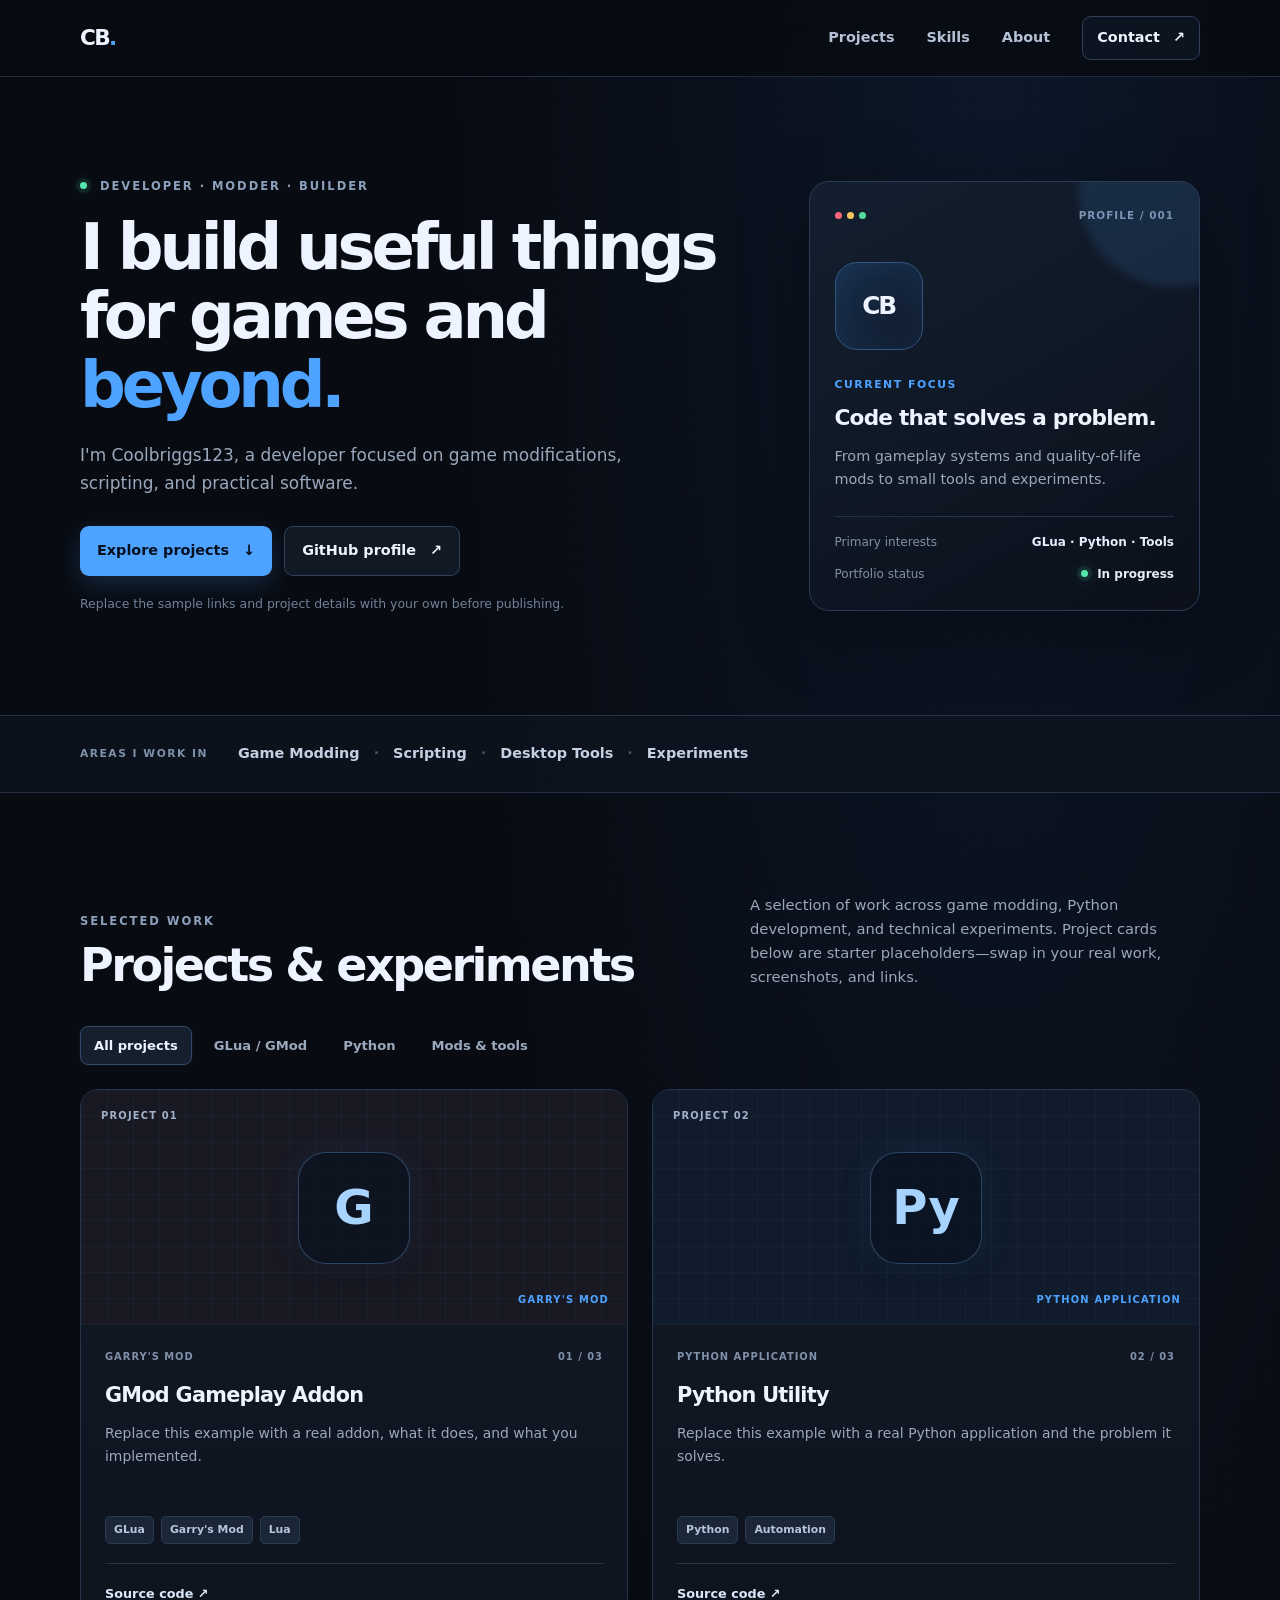
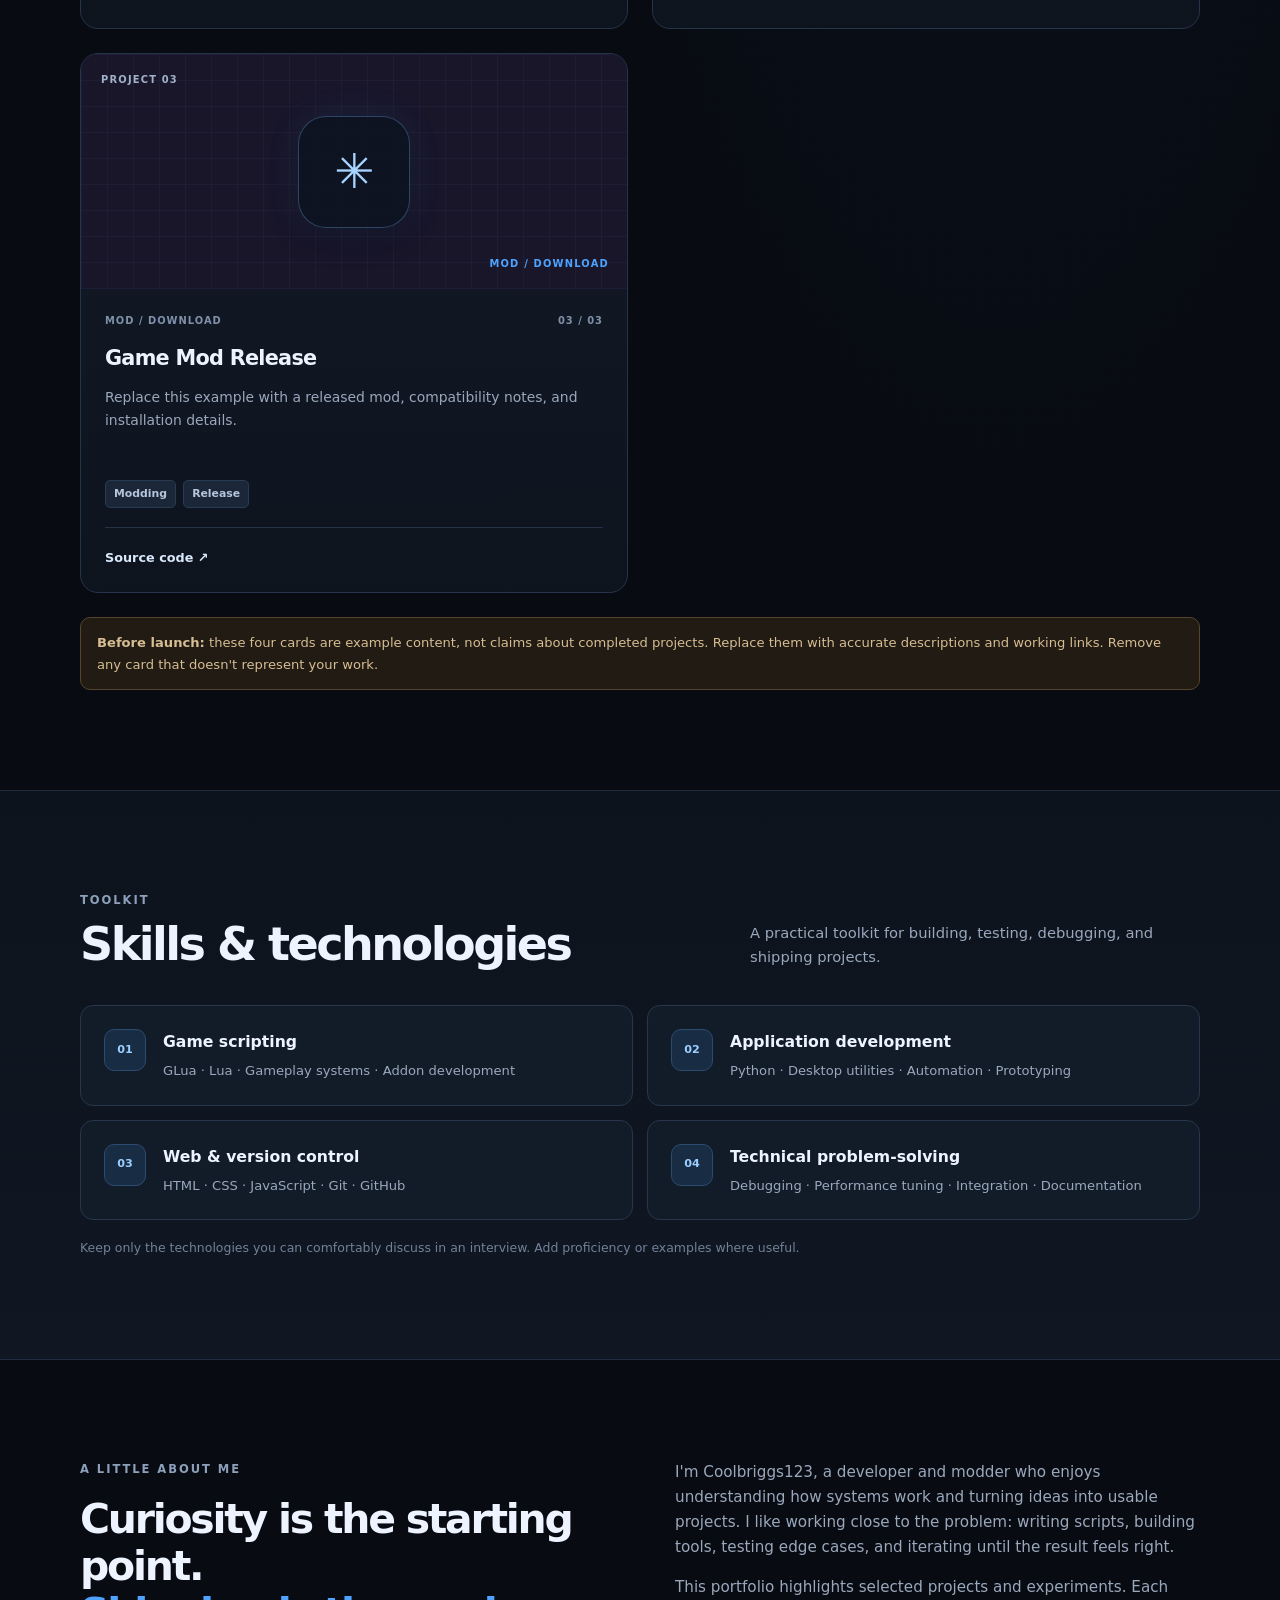
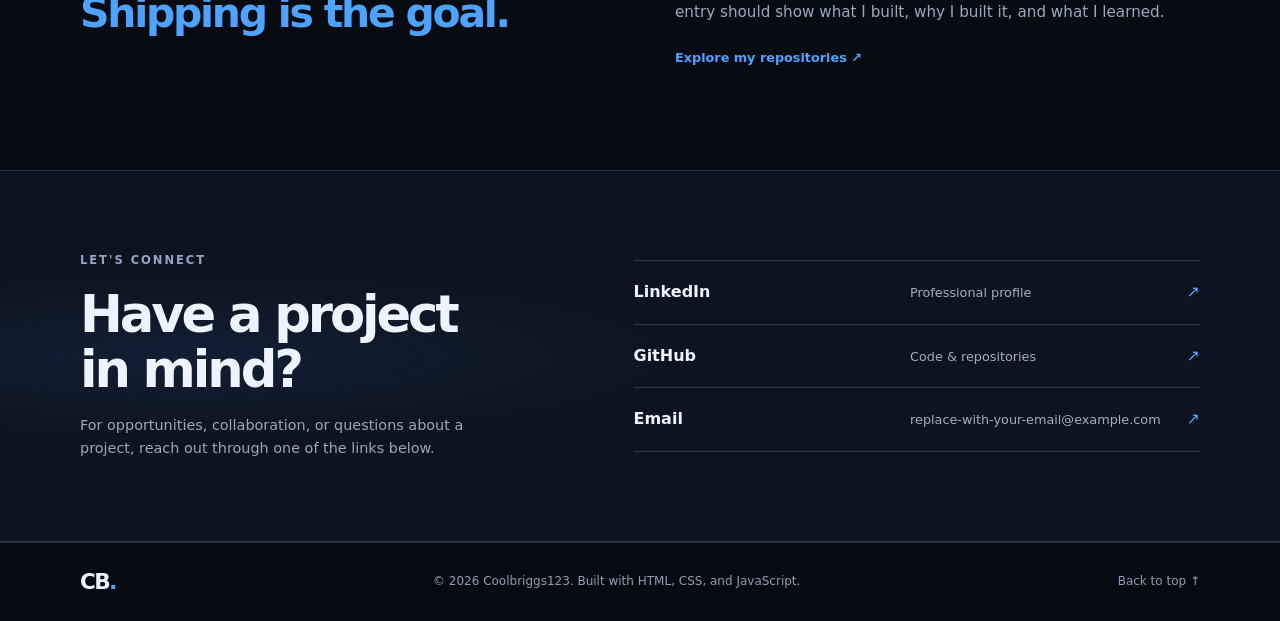
==== index.html @ 8606a838 "Rebrand" ====
<!doctype html>
<html lang="en">
<head>
  <meta charset="utf-8">
  <meta name="viewport" content="width=device-width, initial-scale=1">
  <meta name="description" content="Coolbriggs123 — developer and modder building tools, game mods, and interactive software.">
  <meta name="theme-color" content="#080b12">
  <title>Coolbriggs123 — Developer & Modder</title>
  <link rel="stylesheet" href="styles.css">
  <link rel="icon" href="assets/favicon.svg" type="image/svg+xml">
</head>
<body>
  <a class="skip-link" href="#main">Skip to content</a>
  <header class="site-header">
    <nav class="nav wrap" aria-label="Main navigation">
      <a class="wordmark" href="#top" aria-label="Coolbriggs123 home">CB<span>.</span></a>
      <button class="menu-toggle" aria-expanded="false" aria-controls="nav-links">Menu</button>
      <div class="nav-links" id="nav-links">
        <a href="#work">Projects</a>
        <a href="#skills">Skills</a>
        <a href="#about">About</a>
        <a class="nav-cta" href="#contact">Contact <span aria-hidden="true">↗</span></a>
      </div>
    </nav>
  </header>

  <main id="main">
    <section class="hero wrap" id="top">
      <div class="hero-copy">
        <p class="eyebrow"><span class="status-dot"></span> DEVELOPER · MODDER · BUILDER</p>
        <h1 id="hero-heading">I build useful things<br>for games and <span class="accent">beyond.</span></h1>
        <p class="hero-intro" id="hero-intro">I'm Coolbriggs123, a developer focused on game modifications, scripting, and practical software.</p>
        <div class="hero-actions">
          <a class="button button-primary" href="#work">Explore projects <span aria-hidden="true">↓</span></a>
          <a class="button button-secondary" href="https://github.com/" target="_blank" rel="noreferrer">GitHub profile <span aria-hidden="true">↗</span></a>
        </div>
        <p class="small-note">Replace the sample links and project details with your own before publishing.</p>
      </div>
      <aside class="hero-card" aria-label="Portfolio summary">
        <div class="card-top"><span class="window-dots"><i></i><i></i><i></i></span><span>PROFILE / 001</span></div>
        <div class="monogram">CB</div>
        <p class="hero-card-label">CURRENT FOCUS</p>
        <h2>Code that solves a problem.</h2>
        <p class="muted">From gameplay systems and quality-of-life mods to small tools and experiments.</p>
        <div class="card-divider"></div>
        <div class="profile-meta"><span>Primary interests</span><strong>GLua · Python · Tools</strong></div>
        <div class="profile-meta"><span>Portfolio status</span><strong><span class="status-dot"></span> In progress</strong></div>
      </aside>
    </section>

    <section class="proof-strip">
      <div class="wrap proof-inner">
        <span>AREAS I WORK IN</span>
        <p>Game Modding <b>·</b> Scripting <b>·</b> Desktop Tools <b>·</b> Experiments</p>
      </div>
    </section>

    <section class="section wrap" id="work">
      <div class="section-heading">
        <div><p class="eyebrow">SELECTED WORK</p><h2>Projects & experiments</h2></div>
        <p class="section-description">A selection of work across game modding, Python development, and technical experiments. Project cards below are starter placeholders—swap in your real work, screenshots, and links.</p>
      </div>
      <div class="filters" role="group" aria-label="Filter projects">
        <button class="filter active" data-filter="all" aria-pressed="true">All projects</button>
        <button class="filter" data-filter="glua" aria-pressed="false">GLua / GMod</button>
        <button class="filter" data-filter="python" aria-pressed="false">Python</button>
        <button class="filter" data-filter="mods" aria-pressed="false">Mods & tools</button>
      </div>
      <div class="project-grid" id="project-grid">
        <article class="project-card" data-category="glua">
          <div class="project-art art-orange">
            <span class="art-index">PROJECT 01</span>
            <div class="mock-ui"><div class="mock-sidebar"></div><div class="mock-lines"><i></i><i></i><i></i><i></i></div><div class="mock-target">G</div></div>
            <span class="art-tag">GLUA</span>
          </div>
          <div class="project-content">
            <div class="project-meta"><span>GARRY'S MOD</span><span>01 / 04</span></div>
            <h3>GMod Gameplay Addon</h3>
            <p>A scripted gameplay feature or addon focused on a clear player-facing improvement. Describe the problem, implementation, and what makes it different.</p>
            <div class="tag-list"><span>GLua</span><span>Garry's Mod</span><span>Lua</span></div>
            <div class="project-links"><a href="https://github.com/" target="_blank" rel="noreferrer">Source code ↗</a><a href="#contact">Details ↗</a></div>
          </div>
        </article>

        <article class="project-card" data-category="python">
          <div class="project-art art-blue">
            <span class="art-index">PROJECT 02</span>
            <div class="terminal"><div class="terminal-head"><i></i><i></i><i></i><span>tool.py</span></div><div class="terminal-body"><b>def</b> build_something():<br>&nbsp;&nbsp;result = <em>process_data()</em><br>&nbsp;&nbsp;<b>return</b> result<span class="cursor">_</span></div></div>
            <span class="art-tag">PYTHON</span>
          </div>
          <div class="project-content">
            <div class="project-meta"><span>PYTHON APPLICATION</span><span>02 / 04</span></div>
            <h3>Desktop Utility / Tool</h3>
            <p>A Python application that automates a repetitive task or makes a workflow easier. Add its purpose, key features, and a short demo or screenshot.</p>
            <div class="tag-list"><span>Python</span><span>Automation</span><span>UI</span></div>
            <div class="project-links"><a href="https://github.com/" target="_blank" rel="noreferrer">Source code ↗</a><a href="#contact">Demo ↗</a></div>
          </div>
        </article>

        <article class="project-card" data-category="mods">
          <div class="project-art art-violet">
            <span class="art-index">PROJECT 03</span>
            <div class="mod-symbol"><span>+</span><span class="mod-ring"></span><span class="mod-cross"></span></div>
            <span class="art-tag">GAME MOD</span>
          </div>
          <div class="project-content">
            <div class="project-meta"><span>MOD / DOWNLOAD</span><span>03 / 04</span></div>
            <h3>Game Mod & Release</h3>
            <p>A released mod, customization, or community tool. Explain compatibility, installation, and the features users get from it.</p>
            <div class="tag-list"><span>Modding</span><span>Release</span><span>Documentation</span></div>
            <div class="project-links"><a href="https://github.com/" target="_blank" rel="noreferrer">Download ↗</a><a href="https://github.com/" target="_blank" rel="noreferrer">Documentation ↗</a></div>
          </div>
        </article>

        <article class="project-card" data-category="python">
          <div class="project-art art-green">
            <span class="art-index">PROJECT 04</span>
            <div class="viz">
              <div class="viz-bars"><i></i><i></i><i></i><i></i><i></i><i></i><i></i><i></i></div>
              <div class="viz-caption"><span>LIVE DATA</span><b>01—08</b></div>
            </div>
            <span class="art-tag">EXPERIMENT</span>
          </div>
          <div class="project-content">
            <div class="project-meta"><span>TECHNICAL EXPERIMENT</span><span>04 / 04</span></div>
            <h3>Simulation / Visual Experiment</h3>
            <p>A prototype exploring simulation, rendering, performance, or interactive visuals. Include the technical challenge and how you approached it.</p>
            <div class="tag-list"><span>Python</span><span>NumPy</span><span>Performance</span></div>
            <div class="project-links"><a href="https://github.com/" target="_blank" rel="noreferrer">Repository ↗</a><a href="#contact">Screenshots ↗</a></div>
          </div>
        </article>
      </div>
      <p class="notice"><strong>Before launch:</strong> these four cards are example content, not claims about completed projects. Replace them with accurate descriptions and working links. Remove any card that doesn't represent your work.</p>
    </section>

    <section class="section skills-section" id="skills">
      <div class="wrap">
        <div class="section-heading">
          <div><p class="eyebrow">TOOLKIT</p><h2>Skills & technologies</h2></div>
          <p class="section-description">A practical toolkit for building, testing, debugging, and shipping projects.</p>
        </div>
        <div class="skills-grid" id="skills-grid">
          <div class="skill-card"><span class="skill-icon">01</span><div><h3>Game scripting</h3><p>GLua · Lua · Gameplay systems · Addon development</p></div></div>
          <div class="skill-card"><span class="skill-icon">02</span><div><h3>Application development</h3><p>Python · Desktop utilities · Automation · Prototyping</p></div></div>
          <div class="skill-card"><span class="skill-icon">03</span><div><h3>Web & version control</h3><p>HTML · CSS · JavaScript · Git · GitHub</p></div></div>
          <div class="skill-card"><span class="skill-icon">04</span><div><h3>Technical problem-solving</h3><p>Debugging · Performance tuning · Integration · Documentation</p></div></div>
        </div>
        <p class="small-note">Keep only the technologies you can comfortably discuss in an interview. Add proficiency or examples where useful.</p>
      </div>
    </section>

    <section class="section wrap" id="about">
      <div class="about-layout">
        <div><p class="eyebrow">A LITTLE ABOUT ME</p><h2>Curiosity is the starting point.<br><span class="accent">Shipping is the goal.</span></h2></div>
        <div class="about-copy">
          <p>I'm Coolbriggs123, a developer and modder who enjoys understanding how systems work and turning ideas into usable projects. I like working close to the problem: writing scripts, building tools, testing edge cases, and iterating until the result feels right.</p>
          <p>This portfolio highlights selected projects and experiments. Each entry should show what I built, why I built it, the technical decisions involved, and what I learned.</p>
          <a class="text-link" href="https://github.com/" target="_blank" rel="noreferrer">Explore my repositories <span aria-hidden="true">↗</span></a>
        </div>
      </div>
    </section>

    <section class="contact-section" id="contact">
      <div class="wrap contact-layout">
        <div><p class="eyebrow">LET'S CONNECT</p><h2>Have a project<br>in mind?</h2><p class="contact-copy" id="contact-copy">For opportunities, collaboration, or questions about a project, reach out through one of the links below.</p></div>
        <div class="contact-links" id="contact-links">
          <a href="https://www.linkedin.com/" target="_blank" rel="noreferrer"><span>LinkedIn</span><b>Professional profile</b><i>↗</i></a>
          <a href="https://github.com/" target="_blank" rel="noreferrer"><span>GitHub</span><b>Code & repositories</b><i>↗</i></a>
          <a href="mailto:replace-with-your-email@example.com"><span>Email</span><b>Direct contact</b><i>↗</i></a>
        </div>
      </div>
    </section>
  </main>

  <footer class="footer">
    <div class="wrap footer-inner"><a class="wordmark" href="#top">CB<span>.</span></a><p>© <span id="year"></span> Coolbriggs123. Built with HTML, CSS, and JavaScript.</p><a href="#top">Back to top ↑</a></div>
  </footer>
  <script src="script.js"></script>
</body>
</html>
---- styles.css ----
:root{
  color-scheme:dark;
  --bg:#080b12;--surface:#101621;--surface-2:#151d2a;--text:#edf3ff;--muted:#9aa8bc;--line:#253146;
  --accent:#4da3ff;--accent-dark:#82c1ff;--blue:#4da3ff;--radius:18px;--shadow:0 22px 70px rgba(0,0,0,.34);
}
*{box-sizing:border-box}html{scroll-behavior:smooth;scroll-padding-top:90px;background:var(--bg)}body{margin:0;color:var(--text);background:radial-gradient(ellipse at 78% 0%,rgba(40,103,190,.13),transparent 34rem),var(--bg);font-family:Inter,ui-sans-serif,system-ui,-apple-system,BlinkMacSystemFont,"Segoe UI",sans-serif;line-height:1.65;-webkit-font-smoothing:antialiased}a{color:inherit;text-decoration:none}button{font:inherit}.wrap{width:min(1120px,calc(100% - 48px));margin-inline:auto}.skip-link{position:absolute;top:-60px;left:16px;padding:10px 14px;background:var(--text);color:#080b12;z-index:10}.skip-link:focus{top:10px}.site-header{position:sticky;top:0;z-index:5;background:rgba(8,11,18,.82);backdrop-filter:blur(18px);border-bottom:1px solid rgba(55,76,108,.52)}.nav{min-height:76px;display:flex;align-items:center;justify-content:space-between}.wordmark{font-size:1.35rem;font-weight:900;letter-spacing:-.075em}.wordmark span,.monogram span{color:var(--accent)}.nav-links{display:flex;align-items:center;gap:32px;color:#b5c2d5;font-size:.9rem;font-weight:650}.nav-links a:hover,.text-link:hover,.footer a:hover{color:var(--accent)}.nav-cta{border:1px solid #30415a;border-radius:9px;padding:9px 14px;color:var(--text);background:rgba(77,163,255,.05)}.nav-cta span{margin-left:8px}.menu-toggle{display:none;border:1px solid var(--line);color:var(--text);background:var(--surface);border-radius:8px;padding:7px 12px}.hero{display:grid;grid-template-columns:1.25fr .75fr;gap:76px;align-items:center;padding-top:100px;padding-bottom:100px}.eyebrow{margin:0 0 17px;color:#8da0bb;font-size:.72rem;font-weight:850;letter-spacing:.17em}.status-dot{display:inline-block;width:7px;height:7px;margin-right:7px;border-radius:50%;background:#55e6ae;box-shadow:0 0 0 4px rgba(85,230,174,.1),0 0 16px rgba(85,230,174,.4);vertical-align:1px}h1,h2,h3,p{margin-top:0}h1{margin-bottom:22px;font-size:clamp(2.65rem,5vw,4.45rem);line-height:1.08;letter-spacing:-.065em;font-weight:800}.accent{color:var(--accent)}.hero-intro{max-width:610px;margin-bottom:28px;color:var(--muted);font-size:1.06rem}.hero-actions{display:flex;flex-wrap:wrap;gap:12px}.button{display:inline-flex;align-items:center;justify-content:center;gap:14px;padding:12px 17px;border-radius:9px;font-size:.9rem;font-weight:750;transition:transform .18s ease,box-shadow .18s ease,border-color .18s ease}.button:hover{transform:translateY(-2px)}.button-primary{background:var(--accent);color:#06101e;box-shadow:0 8px 24px rgba(77,163,255,.2)}.button-primary:hover{box-shadow:0 12px 32px rgba(77,163,255,.3)}.button-secondary{background:#111925;border:1px solid #30415a;color:var(--text)}.button-secondary:hover{border-color:var(--accent)}.small-note{margin:18px 0 0;color:#718198;font-size:.78rem}.hero-card{position:relative;padding:25px;background:linear-gradient(150deg,rgba(20,31,48,.96),rgba(11,16,26,.98));border:1px solid #2c3c56;border-radius:20px;box-shadow:var(--shadow);overflow:hidden}.hero-card:before{content:"";position:absolute;top:-85px;right:-70px;width:190px;height:190px;border-radius:50%;background:rgba(77,163,255,.13);filter:blur(5px);pointer-events:none}.card-top{display:flex;justify-content:space-between;align-items:center;color:#8292aa;font-size:.65rem;font-weight:850;letter-spacing:.1em}.window-dots{display:flex;gap:5px}.window-dots i{width:7px;height:7px;display:block;background:#43536b;border-radius:50%}.window-dots i:first-child{background:#ff667e}.window-dots i:nth-child(2){background:#f7c65f}.window-dots i:nth-child(3){background:#55dca1}.monogram{position:relative;display:grid;place-items:center;width:88px;height:88px;margin:38px 0 26px;border-radius:22px;background:linear-gradient(135deg,#172d49,#101a2b);border:1px solid #315780;font-size:1.55rem;font-weight:900;letter-spacing:-.09em;box-shadow:inset 0 0 30px rgba(77,163,255,.09)}.hero-card-label{margin-bottom:6px;color:var(--accent);font-size:.68rem;font-weight:900;letter-spacing:.14em}.hero-card h2{margin-bottom:9px;font-size:1.35rem;letter-spacing:-.035em}.muted{color:var(--muted);font-size:.9rem}.card-divider{height:1px;margin:24px 0 16px;background:var(--line)}.profile-meta{display:flex;justify-content:space-between;gap:10px;margin-top:12px;color:#8190a6;font-size:.75rem}.profile-meta strong{color:#e4edfa;font-size:.75rem;font-weight:700;text-align:right}.profile-meta strong .status-dot{margin-right:5px}.proof-strip{border-block:1px solid var(--line);background:rgba(15,22,33,.72)}.proof-inner{display:flex;align-items:center;gap:30px;min-height:76px}.proof-inner>span{color:#7f91aa;font-size:.67rem;font-weight:850;letter-spacing:.14em;white-space:nowrap}.proof-inner p{margin:0;color:#c4d1e3;font-size:.9rem;font-weight:650}.proof-inner b{margin:0 9px;color:#42516a}.section{padding-top:100px;padding-bottom:100px}.section-heading{display:flex;justify-content:space-between;align-items:end;gap:48px;margin-bottom:34px}.section-heading .eyebrow{margin-bottom:8px}.section-heading h2,.about-layout h2{margin-bottom:0;font-size:clamp(2rem,3.6vw,3rem);line-height:1.15;letter-spacing:-.055em}.section-description{max-width:450px;margin-bottom:2px;color:var(--muted);font-size:.92rem}.filters{display:flex;flex-wrap:wrap;gap:8px;margin-bottom:24px}.filter{padding:8px 13px;color:#9ba9bd;background:transparent;border:1px solid transparent;border-radius:8px;cursor:pointer;font-size:.82rem;font-weight:750}.filter:hover{border-color:var(--line);color:var(--text)}.filter.active{color:var(--text);background:#151f2d;border-color:#334967;box-shadow:0 0 0 1px rgba(77,163,255,.04)}.project-grid{display:grid;grid-template-columns:repeat(2,minmax(0,1fr));gap:24px}.project-card{overflow:hidden;background:linear-gradient(180deg,#121a27,#0e141e);border:1px solid #26344a;border-radius:var(--radius);transition:transform .2s ease,border-color .2s ease,box-shadow .2s ease}.project-card:hover{transform:translateY(-4px);border-color:#426a9c;box-shadow:var(--shadow)}.project-card[hidden]{display:none}.project-art{position:relative;display:grid;place-items:center;min-height:235px;overflow:hidden;background-image:linear-gradient(rgba(100,145,205,.055) 1px,transparent 1px),linear-gradient(90deg,rgba(100,145,205,.055) 1px,transparent 1px);background-size:26px 26px}.art-orange{background-color:#191923}.art-blue{background-color:#101c2c}.art-violet{background-color:#19162a}.art-green{background-color:#10221f}.art-index,.art-tag{position:absolute;z-index:1;color:#a1b1c9;font-size:.62rem;font-weight:900;letter-spacing:.12em}.art-index{top:18px;left:20px}.art-tag{right:18px;bottom:17px;color:var(--accent)}.mock-ui{display:flex;align-items:center;gap:14px;width:68%;height:126px;padding:16px;border:1px solid rgba(106,154,214,.32);border-radius:12px;background:rgba(14,23,36,.92);box-shadow:0 14px 40px rgba(0,0,0,.3),0 0 32px rgba(77,163,255,.06);transform:rotate(-4deg)}.mock-sidebar{width:22%;height:100%;border-radius:5px;background:var(--accent);opacity:.85}.mock-lines{display:grid;flex:1;gap:10px}.mock-lines i{display:block;height:7px;border-radius:4px;background:#344258}.mock-lines i:nth-child(2){width:75%}.mock-lines i:nth-child(3){width:88%}.mock-lines i:nth-child(4){width:55%}.mock-target{display:grid;place-items:center;width:35px;height:35px;border:2px solid var(--accent);border-radius:50%;color:#b6dbff;font-weight:900;box-shadow:0 0 20px rgba(77,163,255,.14)}.terminal{width:76%;border:1px solid #344d6c;border-radius:11px;overflow:hidden;background:#080d15;color:#dceaff;box-shadow:0 15px 32px rgba(0,0,0,.35);transform:rotate(2deg)}.terminal-head{display:flex;align-items:center;gap:5px;padding:10px 12px;background:#182538;border-bottom:1px solid #293b54}.terminal-head i{width:6px;height:6px;border-radius:50%;background:#6e8caf}.terminal-head span{margin-left:auto;color:#9eb2ce;font: .65rem ui-monospace,monospace}.terminal-body{padding:21px 18px 25px;font:.76rem/2 ui-monospace,SFMono-Regular,monospace}.terminal-body b{color:#72c1ff}.terminal-body em{color:#9ce9c7;font-style:normal}.cursor{color:var(--accent)}.mod-symbol{position:relative;display:grid;place-items:center;width:125px;height:125px;color:#8dbfff;font-size:4rem;font-weight:300;text-shadow:0 0 28px rgba(77,163,255,.25)}.mod-symbol>span:first-child{z-index:2}.mod-ring{position:absolute;inset:4px;border:2px solid #4b76aa;border-radius:29px;transform:rotate(45deg)}.mod-cross{position:absolute;width:165px;height:2px;background:#6e8cb8;transform:rotate(-35deg)}.viz{width:72%;padding:20px;border:1px solid #2e4e4b;border-radius:13px;background:rgba(9,23,23,.92);transform:rotate(-3deg)}.viz-bars{display:flex;align-items:end;gap:8px;height:95px;border-bottom:1px solid #294844}.viz-bars i{flex:1;background:linear-gradient(180deg,#67f0c2,#207c72);border-radius:4px 4px 0 0;box-shadow:0 0 12px rgba(72,215,173,.08)}.viz-bars i:nth-child(1){height:30%}.viz-bars i:nth-child(2){height:56%}.viz-bars i:nth-child(3){height:43%}.viz-bars i:nth-child(4){height:80%}.viz-bars i:nth-child(5){height:61%}.viz-bars i:nth-child(6){height:94%}.viz-bars i:nth-child(7){height:72%}.viz-bars i:nth-child(8){height:100%}.viz-caption{display:flex;justify-content:space-between;margin-top:13px;color:#83b9ac;font-size:.61rem;font-weight:850;letter-spacing:.1em}.project-content{padding:24px}.project-meta{display:flex;justify-content:space-between;gap:10px;margin-bottom:12px;color:#7f91aa;font-size:.62rem;font-weight:850;letter-spacing:.1em}.project-content h3{margin-bottom:10px;font-size:1.3rem;letter-spacing:-.035em}.project-content>p{min-height:76px;margin-bottom:18px;color:var(--muted);font-size:.87rem}.tag-list{display:flex;flex-wrap:wrap;gap:7px}.tag-list span{padding:4px 8px;color:#b5c5db;background:#1b2738;border:1px solid #293b52;border-radius:5px;font-size:.68rem;font-weight:650}.project-links{display:flex;flex-wrap:wrap;gap:20px;padding-top:19px;margin-top:19px;border-top:1px solid #253247}.project-links a,.text-link{color:#d9e8fb;font-size:.8rem;font-weight:800}.project-links a:hover{color:var(--accent)}.notice{padding:14px 16px;margin:24px 0 0;border:1px solid #55452c;border-radius:10px;background:#211b13;color:#d6bd93;font-size:.82rem}.skills-section{background:linear-gradient(180deg,#0d131d,#101722);border-block:1px solid #202c3e}.skills-grid{display:grid;grid-template-columns:repeat(2,minmax(0,1fr));gap:14px}.skill-card{display:flex;align-items:start;gap:17px;padding:23px;background:#121b28;border:1px solid #27364b;border-radius:13px}.skill-icon{display:grid;place-items:center;flex:0 0 42px;height:42px;border-radius:10px;color:#9bcfff;background:#182c43;border:1px solid #2b4b70;font-size:.7rem;font-weight:900}.skill-card h3{margin:0 0 5px;font-size:.98rem}.skill-card p{margin:0;color:var(--muted);font-size:.82rem}.skills-section .small-note{margin-top:18px}.about-layout{display:grid;grid-template-columns:1fr 1fr;gap:70px;align-items:start}.about-layout h2{font-size:clamp(2rem,3.2vw,2.7rem)}.about-copy p{color:var(--muted);font-size:.95rem}.text-link{display:inline-block;margin-top:6px;color:var(--accent)}.contact-section{padding:80px 0;color:var(--text);background:radial-gradient(ellipse at 15% 50%,rgba(36,94,166,.15),transparent 30rem),#0d1420;border-block:1px solid #26354b}.contact-layout{display:grid;grid-template-columns:.9fr 1.1fr;gap:90px;align-items:center}.contact-section .eyebrow{color:#91a6c4}.contact-section h2{margin-bottom:17px;font-size:clamp(2.5rem,4vw,3.8rem);line-height:1.07;letter-spacing:-.06em}.contact-copy{max-width:390px;margin-bottom:0;color:var(--muted);font-size:.9rem}.contact-links{border-top:1px solid #2b3a50}.contact-links a{position:relative;display:grid;grid-template-columns:1fr 1fr auto;align-items:center;gap:12px;padding:18px 0;border-bottom:1px solid #2b3a50}.contact-links a span{font-weight:800}.contact-links a b{color:#9eafc6;font-size:.8rem;font-weight:500}.contact-links a i{color:var(--accent);font-style:normal}.contact-links a:hover span{color:var(--accent)}.footer{background:#070a10;color:#8f9eb4;border-top:1px solid #202b3d}.footer-inner{display:flex;align-items:center;justify-content:space-between;gap:20px;min-height:78px}.footer .wordmark{color:#eaf2ff}.footer p,.footer a:last-child{margin:0;font-size:.75rem}@media(max-width:850px){.hero{grid-template-columns:1fr .8fr;gap:30px;padding-top:70px}.section-heading{align-items:start;flex-direction:column;gap:16px}.section-description{max-width:620px}.contact-layout{gap:40px}}@media(max-width:650px){.wrap{width:min(100% - 32px,540px)}.nav{min-height:66px}.menu-toggle{display:block}.nav-links{display:none;position:absolute;top:65px;left:0;right:0;padding:18px 24px 22px;background:#0b1019;border-bottom:1px solid var(--line);flex-direction:column;align-items:stretch;gap:17px}.nav-links.open{display:flex}.nav-cta{text-align:center}.hero{grid-template-columns:1fr;gap:34px;padding-top:57px;padding-bottom:60px}h1{font-size:clamp(2.65rem,12vw,3.65rem)}.hero-card{max-width:480px}.proof-inner{align-items:start;flex-direction:column;gap:5px;padding-block:18px}.proof-inner p{font-size:.82rem}.proof-inner b{margin:0 4px}.section{padding-block:68px}.project-grid,.skills-grid,.about-layout,.contact-layout{grid-template-columns:1fr}.project-art{min-height:210px}.project-content>p{min-height:0}.about-layout,.contact-layout{gap:28px}.contact-section{padding-block:64px}.contact-links a{grid-template-columns:.8fr 1.2fr auto}.footer-inner{flex-wrap:wrap;padding-block:18px}.footer p{order:3;flex-basis:100%}}@media(prefers-reduced-motion:reduce){html{scroll-behavior:auto}*,*::before,*::after{transition-duration:.01ms!important;animation-duration:.01ms!important;animation-iteration-count:1!important}}.project-screenshot{position:absolute;inset:0;width:100%;height:100%;object-fit:cover}.project-placeholder{display:grid;place-items:center;width:112px;height:112px;border:1px solid rgba(105,163,225,.34);border-radius:28px;background:rgba(11,20,33,.84);color:#a7d3ff;font-size:3rem;font-weight:900;box-shadow:0 12px 30px rgba(0,0,0,.22),0 0 32px rgba(77,163,255,.1)}
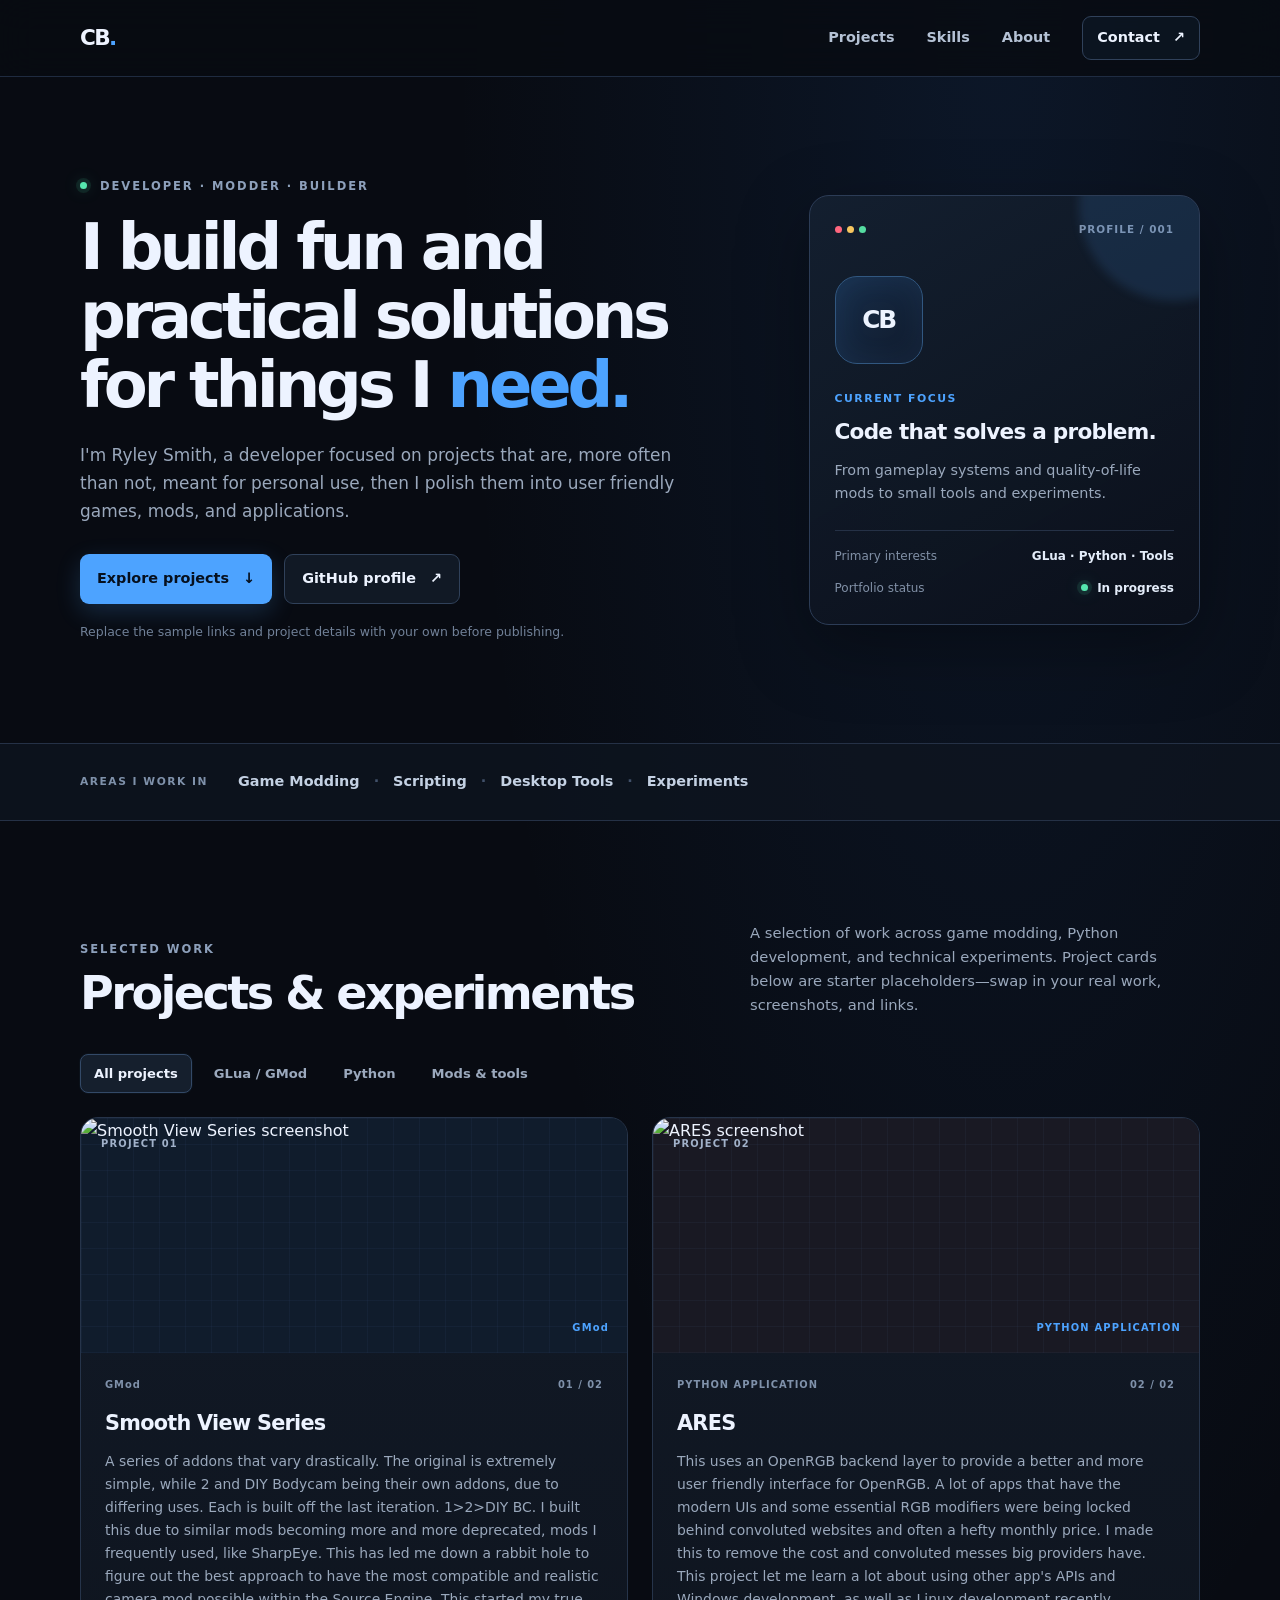
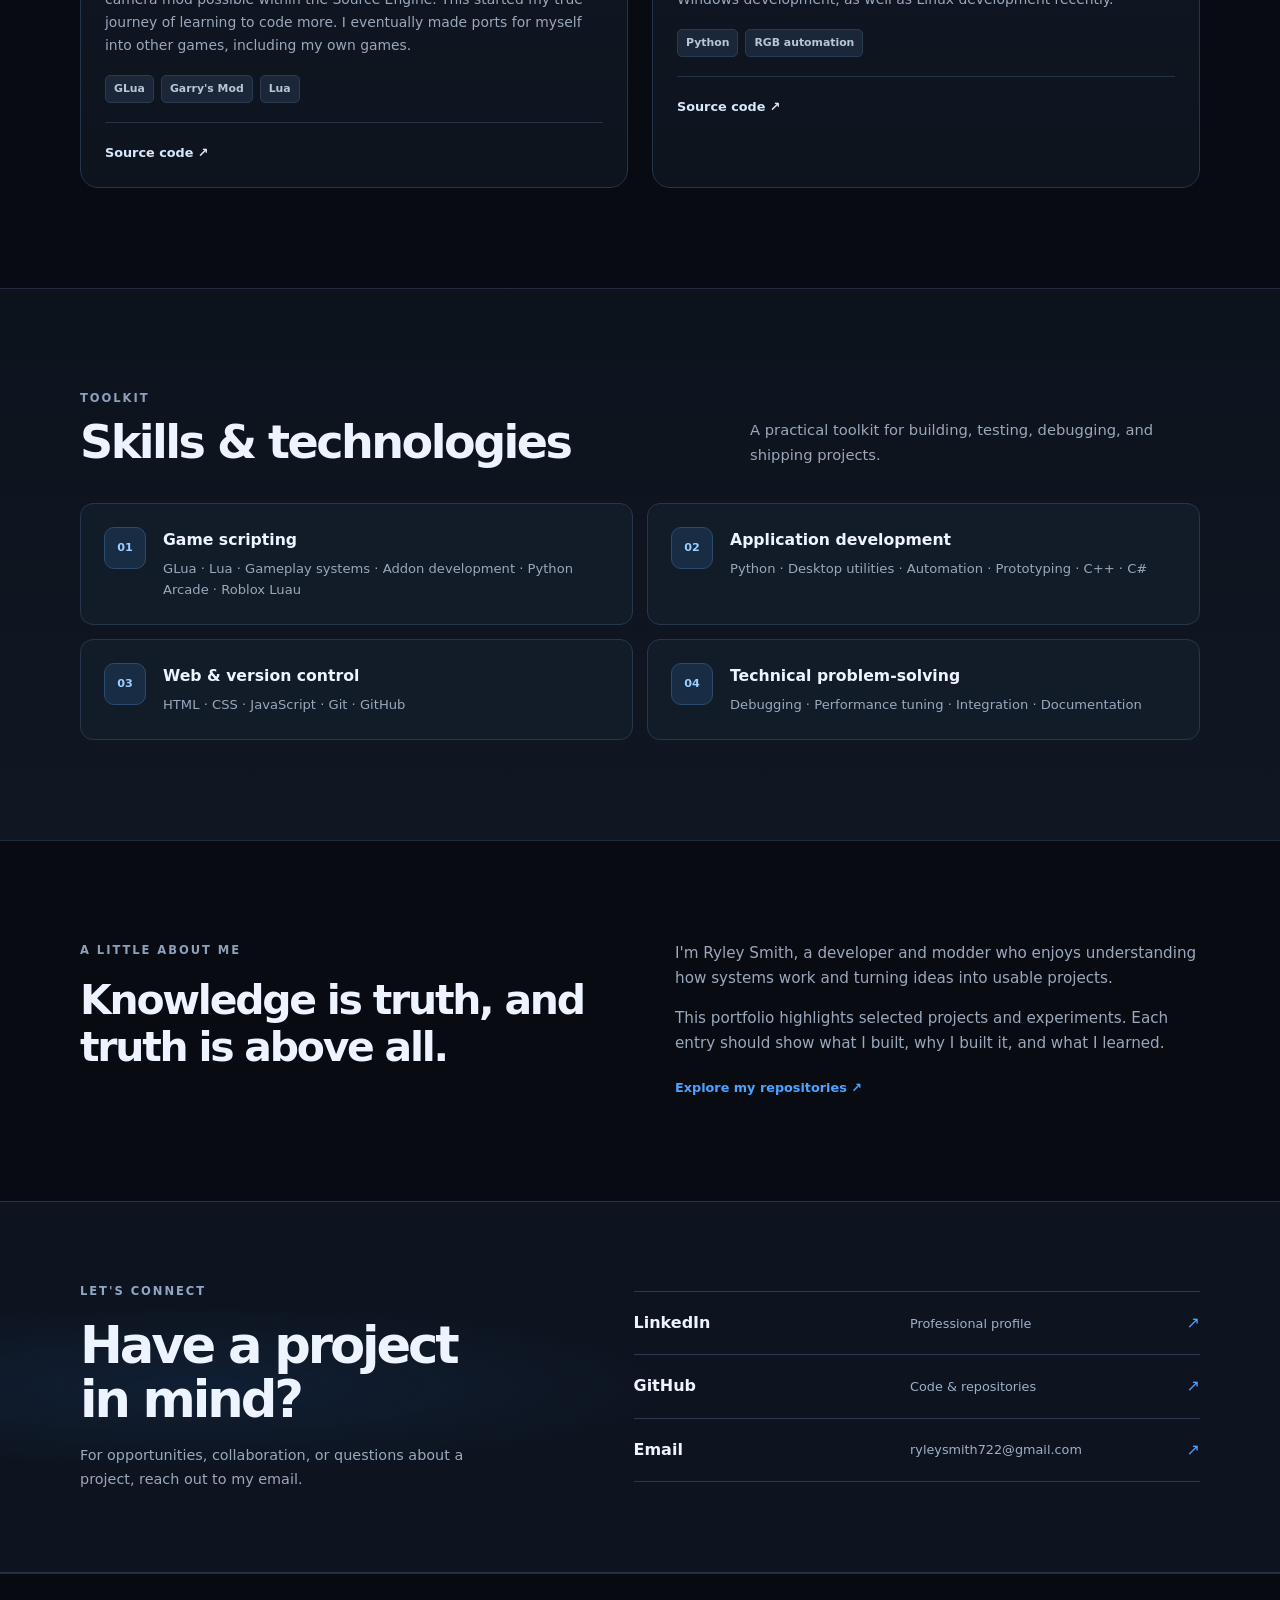
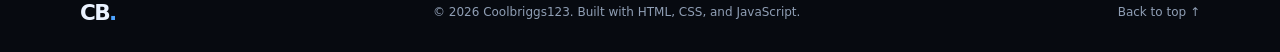
==== commit f2f643e6: "Update index.html" ====
--- a/index.html
+++ b/index.html
@@ -130,7 +130,6 @@
           </div>
         </article>
       </div>
-      <p class="notice"><strong>Before launch:</strong> these four cards are example content, not claims about completed projects. Replace them with accurate descriptions and working links. Remove any card that doesn't represent your work.</p>
     </section>
 
     <section class="section skills-section" id="skills">
@@ -145,7 +144,6 @@
           <div class="skill-card"><span class="skill-icon">03</span><div><h3>Web & version control</h3><p>HTML · CSS · JavaScript · Git · GitHub</p></div></div>
           <div class="skill-card"><span class="skill-icon">04</span><div><h3>Technical problem-solving</h3><p>Debugging · Performance tuning · Integration · Documentation</p></div></div>
         </div>
-        <p class="small-note">Keep only the technologies you can comfortably discuss in an interview. Add proficiency or examples where useful.</p>
       </div>
     </section>
 
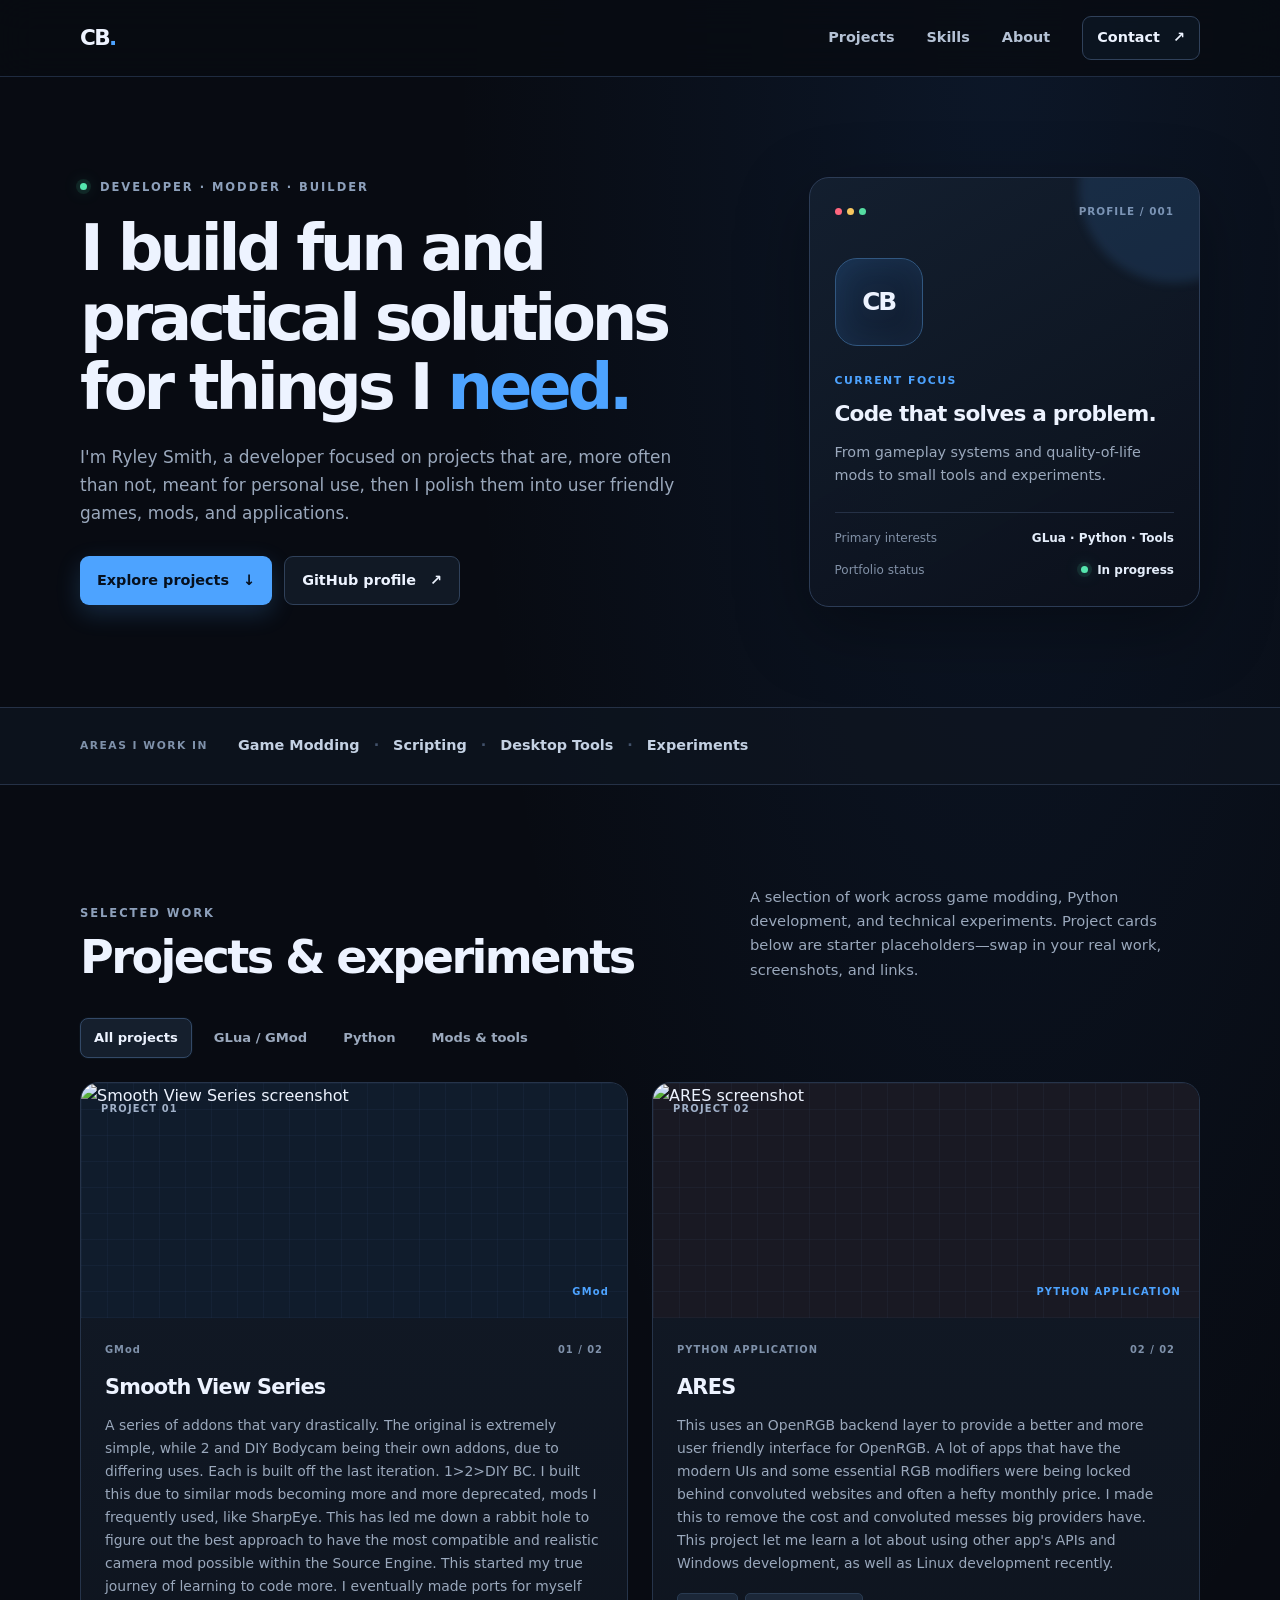
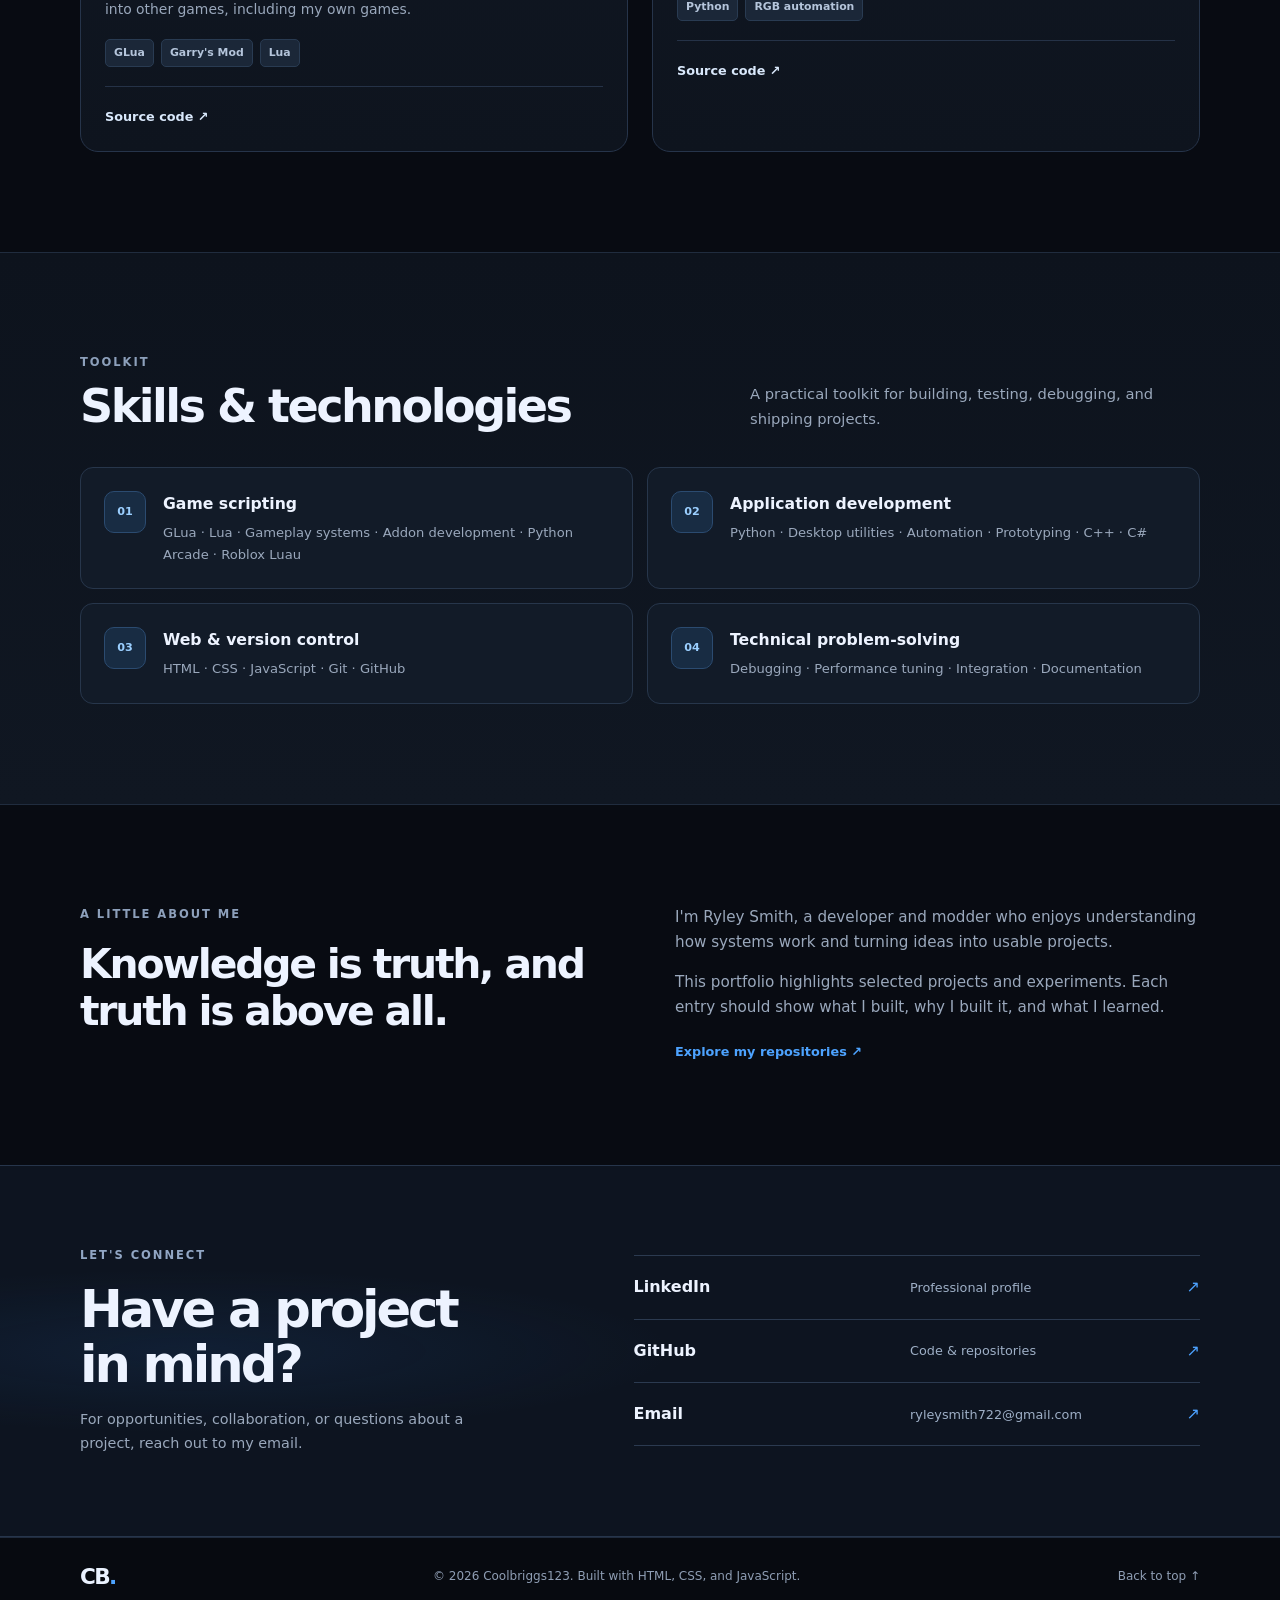
==== commit 36f1ede1: "Update index.html" ====
--- a/index.html
+++ b/index.html
@@ -34,7 +34,6 @@
           <a class="button button-primary" href="#work">Explore projects <span aria-hidden="true">↓</span></a>
           <a class="button button-secondary" href="https://github.com/" target="_blank" rel="noreferrer">GitHub profile <span aria-hidden="true">↗</span></a>
         </div>
-        <p class="small-note">Replace the sample links and project details with your own before publishing.</p>
       </div>
       <aside class="hero-card" aria-label="Portfolio summary">
         <div class="card-top"><span class="window-dots"><i></i><i></i><i></i></span><span>PROFILE / 001</span></div>
